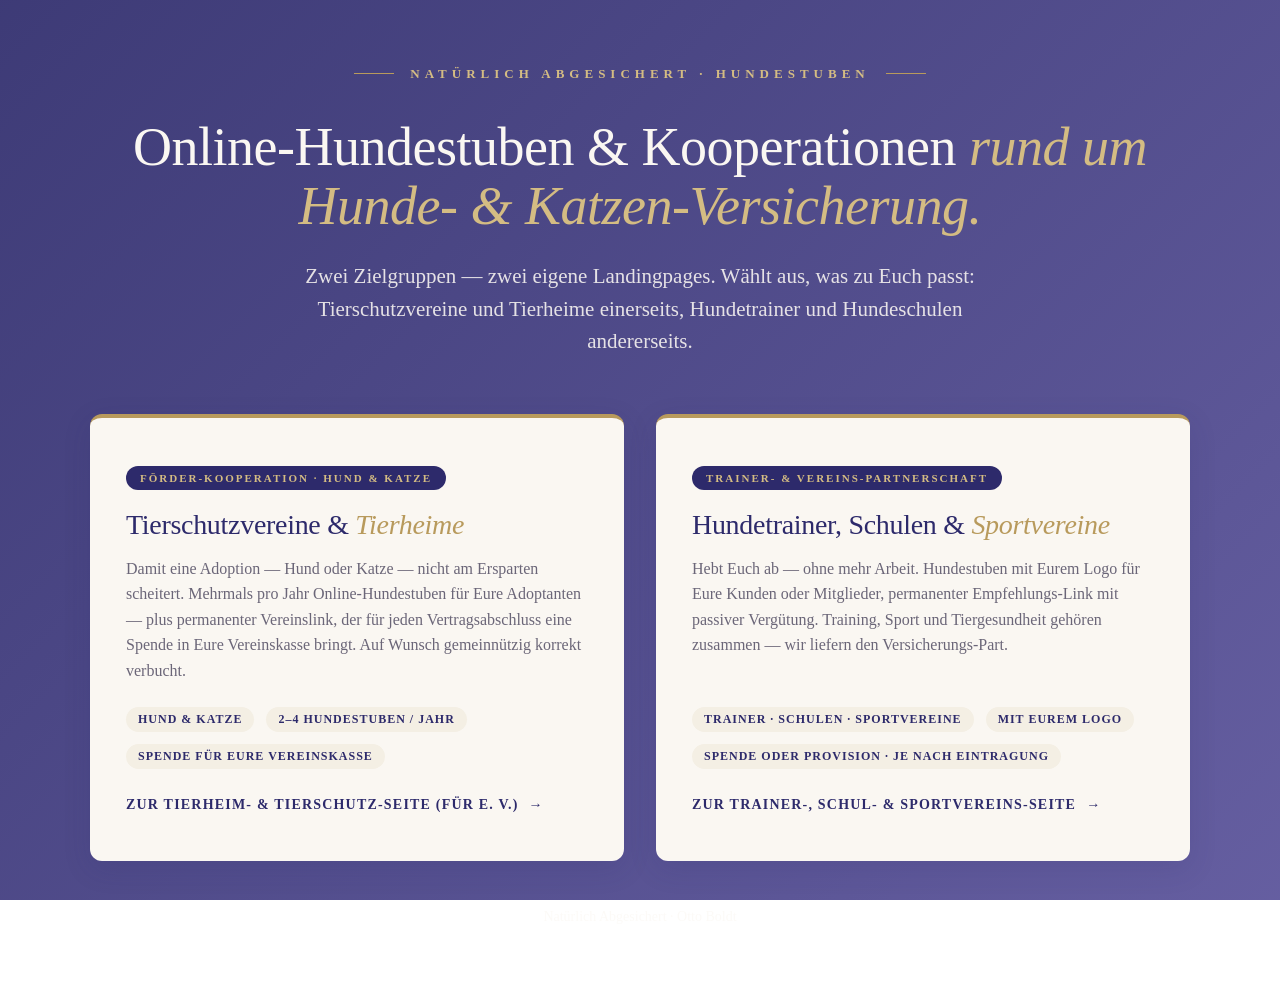
==== index.html @ a88ab2b8 "Übersicht: CTA-Texte konkretisiert — Tierheim/Tierschutz-e.V. bzw. Trainer/Schule/Sportverein" ====
<!DOCTYPE html>
<html lang="de">
<head>
<meta charset="UTF-8">
<meta name="viewport" content="width=device-width, initial-scale=1.0">
<meta name="description" content="Natürlich Abgesichert — Online-Hundestuben und Kooperationen rund um Hunde- und Katzen-Versicherung. Zwei Landingpages: für Tierschutzvereine/Tierheime (Hund &amp; Katze) und für Hundetrainer.">
<title>Natürlich Abgesichert — Hundestuben · Auswahl</title>
<style>
  :root {
    --royal-deep: #2D2A6B;
    --royal-mid: #4A4290;
    --gold: #B89A5C;
    --gold-soft: #D4BC83;
    --gold-bright: #E5CB97;
    --cream: #FAF7F2;
    --cream-warm: #F4EFE4;
    --text-dark: #1F1E2E;
    --text-muted: #6B6678;
    --line: #E2D9C8;
    --shadow-md: 0 8px 28px rgba(45, 42, 107, 0.14);
    --shadow-lg: 0 16px 48px rgba(45, 42, 107, 0.22);
  }
  * { box-sizing: border-box; margin: 0; padding: 0; }
  body {
    font-family: Georgia, 'Times New Roman', serif;
    background:
      linear-gradient(135deg, rgba(45, 42, 107, 0.92) 0%, rgba(74, 66, 144, 0.85) 100%),
      url('https://images.unsplash.com/photo-1601758228041-f3b2795255f1?w=2000&q=80&auto=format&fit=crop');
    background-size: cover;
    background-position: center;
    background-attachment: fixed;
    min-height: 100vh;
    color: var(--cream);
    display: flex;
    align-items: center;
    justify-content: center;
    padding: 60px 24px;
  }
  .wrap {
    max-width: 1100px;
    width: 100%;
    text-align: center;
  }
  .brand-line {
    display: inline-flex;
    align-items: center;
    gap: 16px;
    font-size: 13px;
    letter-spacing: 5px;
    text-transform: uppercase;
    color: var(--gold-soft);
    margin-bottom: 36px;
    font-weight: bold;
  }
  .brand-line::before, .brand-line::after {
    content: '';
    width: 40px;
    height: 1px;
    background: var(--gold);
  }
  h1 {
    font-size: clamp(32px, 5vw, 54px);
    line-height: 1.1;
    margin-bottom: 24px;
    font-weight: normal;
    letter-spacing: -0.5px;
  }
  h1 em { color: var(--gold-soft); font-style: italic; }
  .sub {
    font-size: clamp(17px, 2vw, 21px);
    line-height: 1.55;
    color: rgba(250, 247, 242, 0.88);
    max-width: 740px;
    margin: 0 auto 56px;
  }
  .options {
    display: grid;
    grid-template-columns: repeat(2, 1fr);
    gap: 32px;
    margin-bottom: 48px;
  }
  @media (max-width: 800px) {
    .options { grid-template-columns: 1fr; gap: 24px; }
  }
  .option {
    background: var(--cream);
    color: var(--text-dark);
    padding: 48px 36px;
    border-radius: 12px;
    text-align: left;
    text-decoration: none;
    box-shadow: var(--shadow-md);
    transition: all 0.35s cubic-bezier(0.4, 0, 0.2, 1);
    border-top: 4px solid var(--gold);
    position: relative;
    overflow: hidden;
    display: flex;
    flex-direction: column;
  }
  .option::after {
    content: '';
    position: absolute;
    inset: 0;
    background: linear-gradient(135deg, transparent 60%, rgba(184, 154, 92, 0.10));
    opacity: 0;
    transition: opacity 0.35s ease;
    pointer-events: none;
  }
  .option:hover {
    transform: translateY(-10px);
    box-shadow: var(--shadow-lg);
    border-top-color: var(--royal-mid);
  }
  .option:hover::after { opacity: 1; }
  .option-tag {
    display: inline-block;
    background: var(--royal-deep);
    color: var(--gold-soft);
    padding: 6px 14px;
    font-size: 11px;
    letter-spacing: 2px;
    text-transform: uppercase;
    font-weight: bold;
    border-radius: 100px;
    margin-bottom: 18px;
    align-self: flex-start;
  }
  .option h2 {
    color: var(--royal-deep);
    font-size: 28px;
    font-weight: normal;
    line-height: 1.2;
    margin-bottom: 14px;
    letter-spacing: -0.3px;
  }
  .option h2 em { color: var(--gold); font-style: italic; }
  .option p {
    color: var(--text-muted);
    font-size: 16px;
    line-height: 1.6;
    margin-bottom: 24px;
    flex-grow: 1;
  }
  .option-meta {
    display: flex;
    gap: 12px;
    flex-wrap: wrap;
    margin-bottom: 28px;
  }
  .meta-pill {
    background: var(--cream-warm);
    color: var(--royal-deep);
    padding: 5px 12px;
    border-radius: 100px;
    font-size: 12px;
    letter-spacing: 1px;
    text-transform: uppercase;
    font-weight: bold;
  }
  .option-cta {
    color: var(--royal-deep);
    font-weight: bold;
    letter-spacing: 1.2px;
    text-transform: uppercase;
    font-size: 14px;
    display: inline-flex;
    align-items: center;
    gap: 10px;
    margin-top: auto;
    transition: gap 0.3s ease;
  }
  .option:hover .option-cta { gap: 18px; color: var(--gold); }
  .option-cta span.arrow { transition: transform 0.3s ease; }
  .option:hover .option-cta span.arrow { transform: translateX(4px); }

  .links-footer {
    margin-top: 24px;
    font-size: 14px;
    color: rgba(250, 247, 242, 0.6);
  }
  .links-footer a {
    color: var(--gold-soft);
    text-decoration: none;
    border-bottom: 1px solid rgba(184, 154, 92, 0.4);
    margin: 0 12px;
    transition: color 0.2s ease;
  }
  .links-footer a:hover { color: var(--gold-bright); }
</style>
</head>
<body>

<div class="wrap">
  <div class="brand-line">Natürlich Abgesichert · Hundestuben</div>
  <h1>Online-Hundestuben &amp; Kooperationen <em>rund um Hunde- &amp; Katzen-Versicherung.</em></h1>
  <p class="sub">
    Zwei Zielgruppen — zwei eigene Landingpages. Wählt aus, was zu Euch passt:
    Tierschutzvereine und Tierheime einerseits, Hundetrainer und Hundeschulen andererseits.
  </p>

  <div class="options">

    <a href="tierschutzverein/index.html" class="option">
      <span class="option-tag">Förder-Kooperation · Hund &amp; Katze</span>
      <h2>Tierschutzvereine &amp; <em>Tierheime</em></h2>
      <p>
        Damit eine Adoption — Hund oder Katze — nicht am Ersparten
        scheitert. Mehrmals pro Jahr Online-Hundestuben für Eure
        Adoptanten — plus permanenter Vereinslink, der für jeden
        Vertragsabschluss eine Spende in Eure Vereinskasse bringt.
        Auf Wunsch gemeinnützig korrekt verbucht.
      </p>
      <div class="option-meta">
        <span class="meta-pill">Hund &amp; Katze</span>
        <span class="meta-pill">2–4 Hundestuben / Jahr</span>
        <span class="meta-pill">Spende für Eure Vereinskasse</span>
      </div>
      <span class="option-cta">
        Zur Tierheim- &amp; Tierschutz-Seite (für e. V.)
        <span class="arrow">→</span>
      </span>
    </a>

    <a href="hundetrainer/index.html" class="option">
      <span class="option-tag">Trainer- &amp; Vereins-Partnerschaft</span>
      <h2>Hundetrainer, Schulen &amp; <em>Sportvereine</em></h2>
      <p>
        Hebt Euch ab — ohne mehr Arbeit. Hundestuben mit Eurem Logo für
        Eure Kunden oder Mitglieder, permanenter Empfehlungs-Link mit
        passiver Vergütung. Training, Sport und Tiergesundheit gehören
        zusammen — wir liefern den Versicherungs-Part.
      </p>
      <div class="option-meta">
        <span class="meta-pill">Trainer · Schulen · Sportvereine</span>
        <span class="meta-pill">Mit Eurem Logo</span>
        <span class="meta-pill">Spende oder Provision · je nach Eintragung</span>
      </div>
      <span class="option-cta">
        Zur Trainer-, Schul- &amp; Sportvereins-Seite
        <span class="arrow">→</span>
      </span>
    </a>

  </div>

  <div class="links-footer">
    Natürlich Abgesichert · Otto Boldt
  </div>
</div>

</body>
</html>
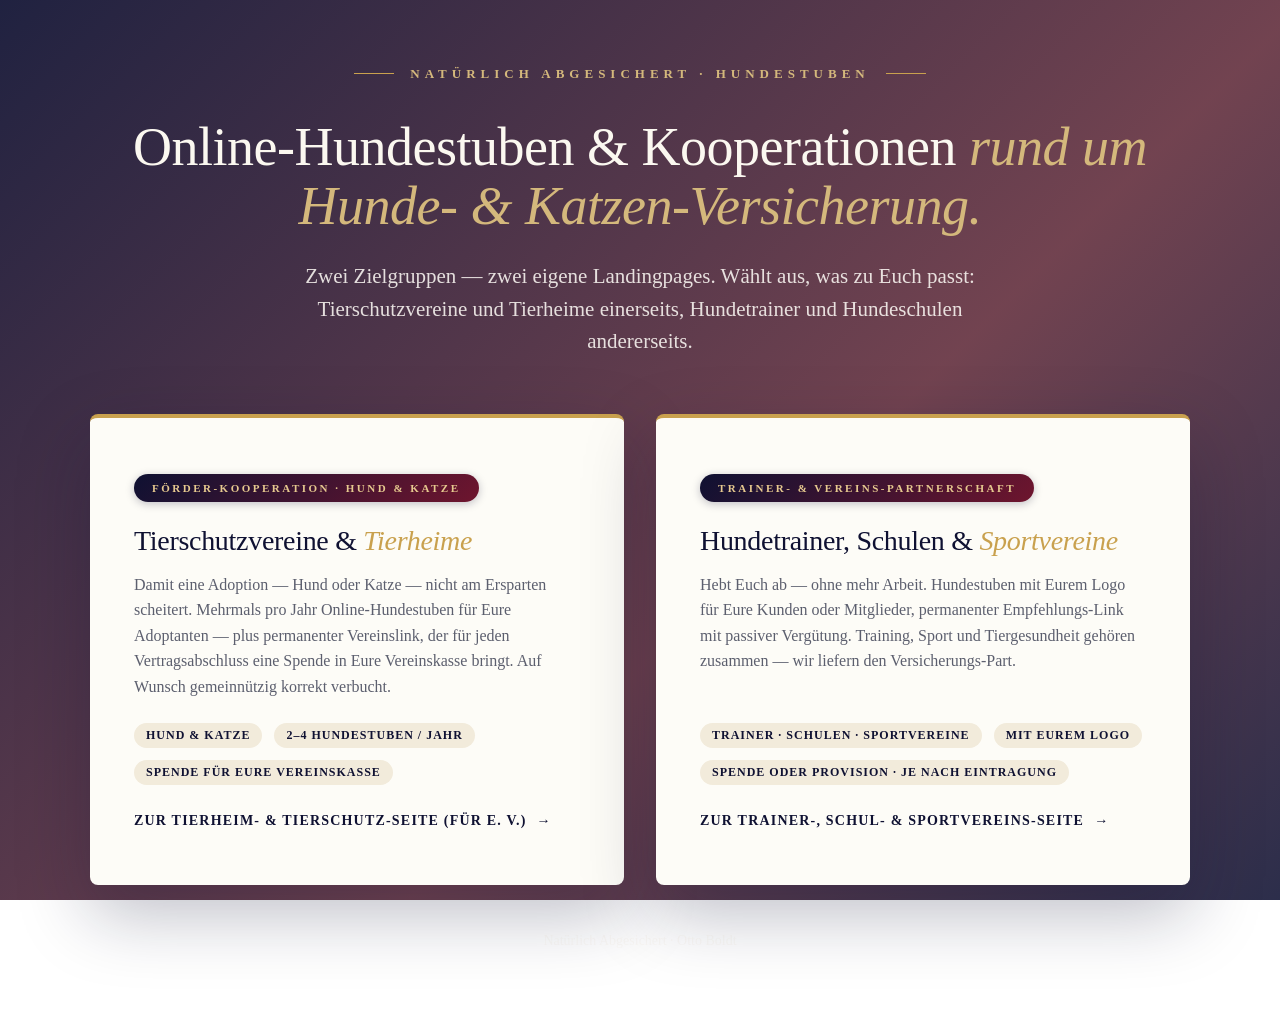
==== commit ad81dbab: "Redesign: tiefes Royal + Weinrot + elegantes Gold - Farbpalette neu: Royal #0F1132, Wein #4A0E1F, Go" ====
--- a/index.html
+++ b/index.html
@@ -7,25 +7,31 @@
 <title>Natürlich Abgesichert — Hundestuben · Auswahl</title>
 <style>
   :root {
-    --royal-deep: #2D2A6B;
-    --royal-mid: #4A4290;
-    --gold: #B89A5C;
-    --gold-soft: #D4BC83;
-    --gold-bright: #E5CB97;
-    --cream: #FAF7F2;
-    --cream-warm: #F4EFE4;
-    --text-dark: #1F1E2E;
-    --text-muted: #6B6678;
-    --line: #E2D9C8;
-    --shadow-md: 0 8px 28px rgba(45, 42, 107, 0.14);
-    --shadow-lg: 0 16px 48px rgba(45, 42, 107, 0.22);
+    --royal-deep: #0F1132;
+    --royal-mid:  #1E2153;
+    --wine-deep:  #4A0E1F;
+    --wine-mid:   #6E152E;
+    --wine-bright:#8B2540;
+    --gold:       #C9A14E;
+    --gold-soft:  #D4B87C;
+    --gold-bright:#E6C98F;
+    --gold-deep:  #A8862F;
+    --cream:      #FBF8F0;
+    --cream-warm: #F2EBDB;
+    --ivory:      #FDFCF7;
+    --text-dark:  #14172A;
+    --text-muted: #5C5F6E;
+    --line:       #E5DCC7;
+    --shadow-md: 0 14px 36px rgba(15, 17, 50, 0.18);
+    --shadow-lg: 0 28px 72px rgba(15, 17, 50, 0.28);
+    --shadow-xl: 0 40px 100px rgba(15, 17, 50, 0.36);
   }
   * { box-sizing: border-box; margin: 0; padding: 0; }
   body {
     font-family: Georgia, 'Times New Roman', serif;
     background:
-      linear-gradient(135deg, rgba(45, 42, 107, 0.92) 0%, rgba(74, 66, 144, 0.85) 100%),
-      url('https://images.unsplash.com/photo-1601758228041-f3b2795255f1?w=2000&q=80&auto=format&fit=crop');
+      linear-gradient(135deg, rgba(15, 17, 50, 0.93) 0%, rgba(74, 14, 31, 0.78) 60%, rgba(15, 17, 50, 0.88) 100%),
+      url('https://images.unsplash.com/photo-1543466835-00a7907e9de1?w=2000&q=80&auto=format&fit=crop');
     background-size: cover;
     background-position: center;
     background-attachment: fixed;
@@ -83,14 +89,14 @@
     .options { grid-template-columns: 1fr; gap: 24px; }
   }
   .option {
-    background: var(--cream);
+    background: var(--ivory);
     color: var(--text-dark);
-    padding: 48px 36px;
-    border-radius: 12px;
+    padding: 56px 44px;
+    border-radius: 8px;
     text-align: left;
     text-decoration: none;
-    box-shadow: var(--shadow-md);
-    transition: all 0.35s cubic-bezier(0.4, 0, 0.2, 1);
+    box-shadow: var(--shadow-lg);
+    transition: all 0.5s cubic-bezier(0.16, 1, 0.3, 1);
     border-top: 4px solid var(--gold);
     position: relative;
     overflow: hidden;
@@ -101,29 +107,30 @@
     content: '';
     position: absolute;
     inset: 0;
-    background: linear-gradient(135deg, transparent 60%, rgba(184, 154, 92, 0.10));
+    background: linear-gradient(135deg, transparent 55%, rgba(110, 21, 46, 0.06) 100%);
     opacity: 0;
-    transition: opacity 0.35s ease;
+    transition: opacity 0.5s ease;
     pointer-events: none;
   }
   .option:hover {
-    transform: translateY(-10px);
-    box-shadow: var(--shadow-lg);
-    border-top-color: var(--royal-mid);
+    transform: translateY(-12px);
+    box-shadow: var(--shadow-xl);
+    border-top-color: var(--wine-bright);
   }
   .option:hover::after { opacity: 1; }
   .option-tag {
     display: inline-block;
-    background: var(--royal-deep);
-    color: var(--gold-soft);
-    padding: 6px 14px;
+    background: linear-gradient(135deg, var(--royal-deep) 0%, var(--wine-mid) 100%);
+    color: var(--gold-bright);
+    padding: 8px 18px;
     font-size: 11px;
-    letter-spacing: 2px;
+    letter-spacing: 2.5px;
     text-transform: uppercase;
     font-weight: bold;
     border-radius: 100px;
-    margin-bottom: 18px;
+    margin-bottom: 22px;
     align-self: flex-start;
+    box-shadow: 0 2px 8px rgba(15, 17, 50, 0.25);
   }
   .option h2 {
     color: var(--royal-deep);
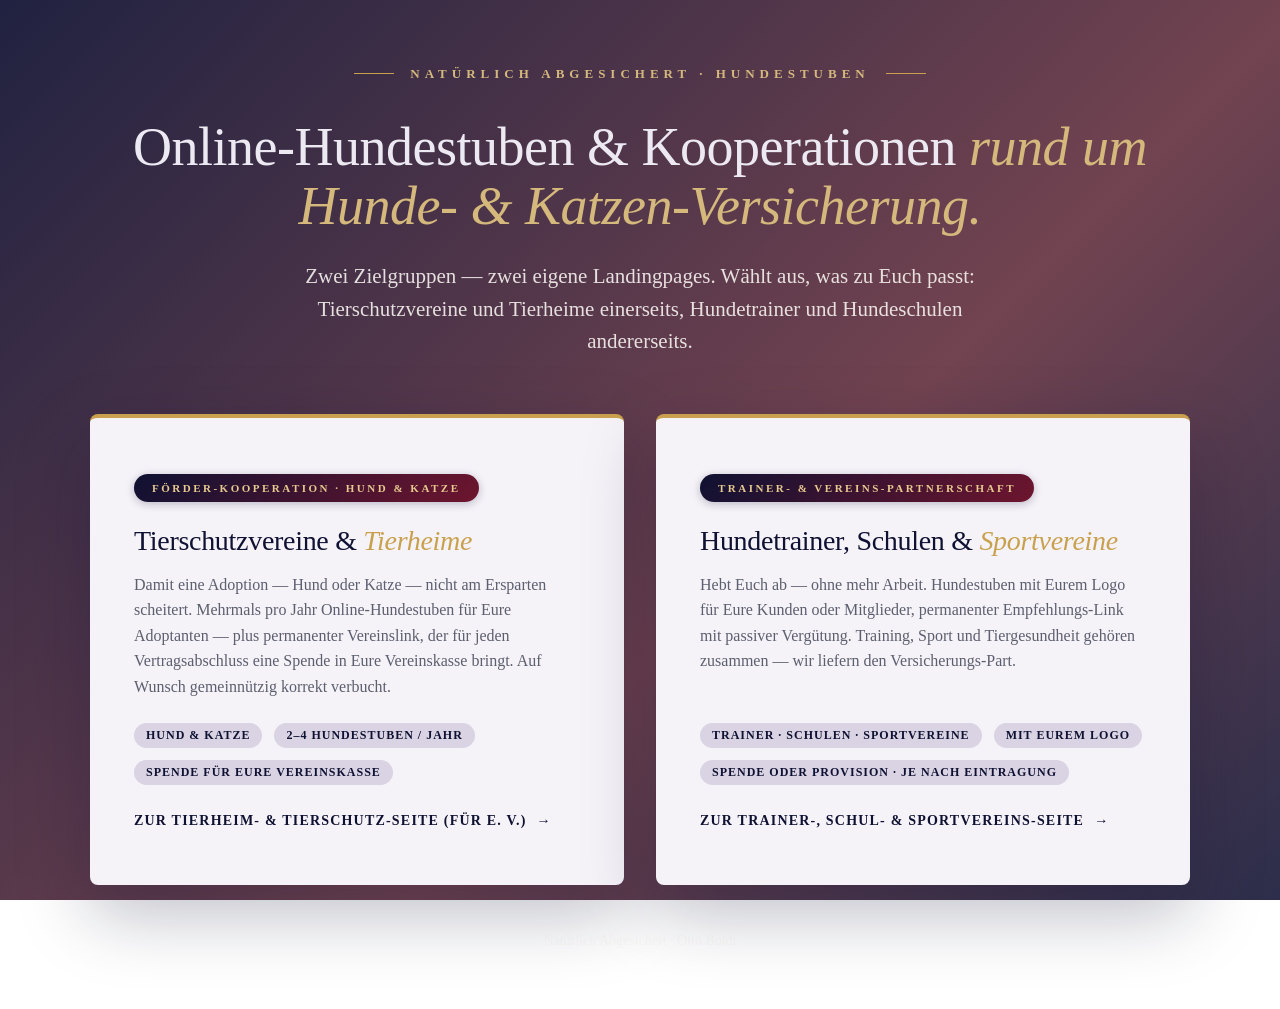
==== commit c557e7d2: "design: mehr Royal+Wein statt Beige - cream/cream-warm/ivory von warm-beige zu kuehl-lavendel-royal-" ====
--- a/index.html
+++ b/index.html
@@ -16,12 +16,12 @@
     --gold-soft:  #D4B87C;
     --gold-bright:#E6C98F;
     --gold-deep:  #A8862F;
-    --cream:      #FBF8F0;
-    --cream-warm: #F2EBDB;
-    --ivory:      #FDFCF7;
+    --cream:      #ECE9F2;
+    --cream-warm: #D9D3E3;
+    --ivory:      #F5F2F8;
     --text-dark:  #14172A;
     --text-muted: #5C5F6E;
-    --line:       #E5DCC7;
+    --line:       #CFC7D8;
     --shadow-md: 0 14px 36px rgba(15, 17, 50, 0.18);
     --shadow-lg: 0 28px 72px rgba(15, 17, 50, 0.28);
     --shadow-xl: 0 40px 100px rgba(15, 17, 50, 0.36);
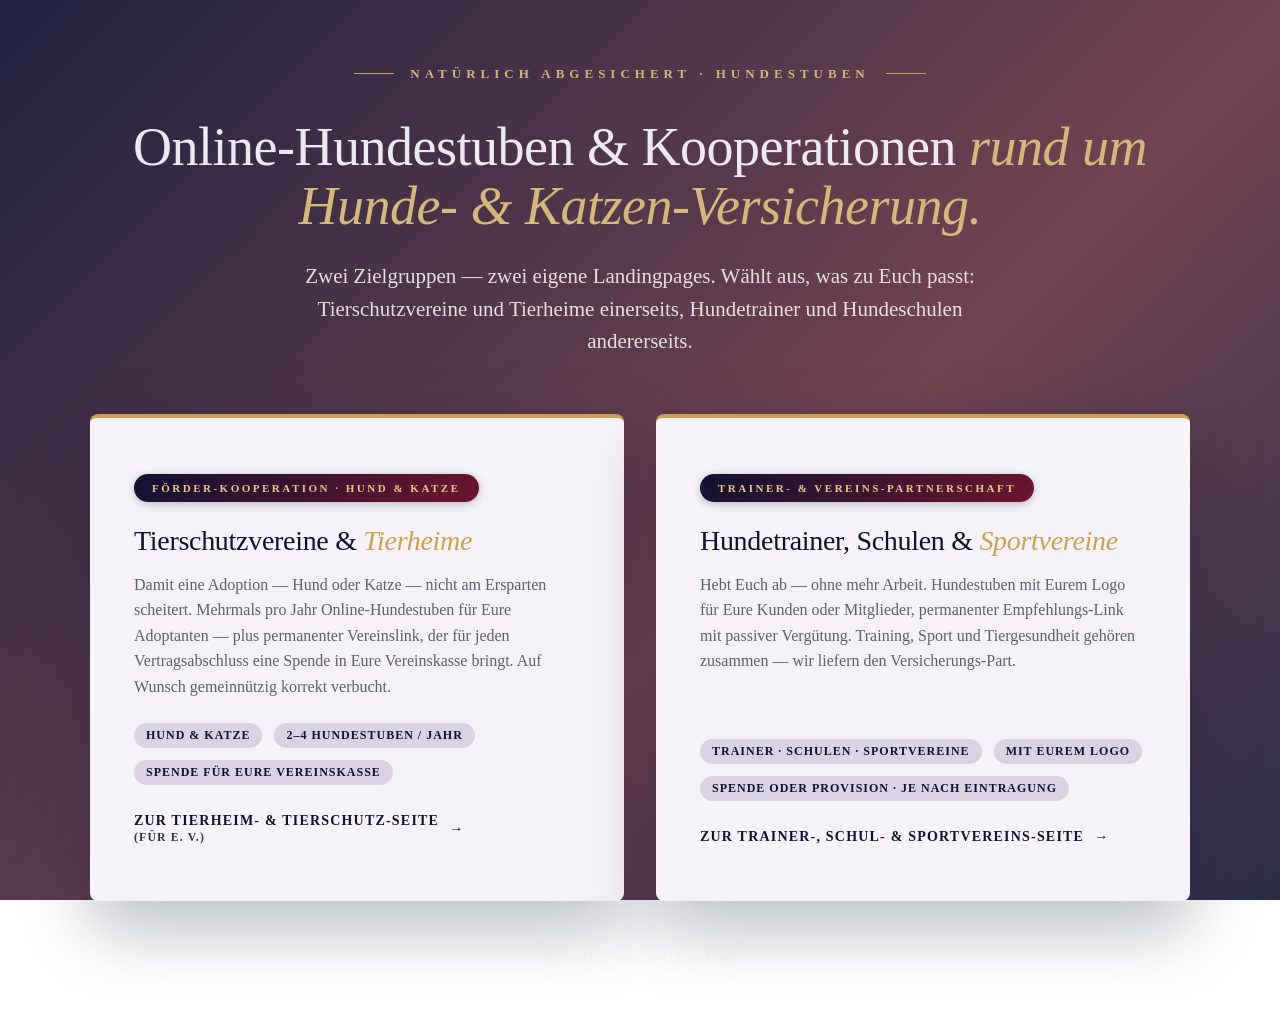
==== commit 0d5b9e51: "fix: CTA-Link "fuer e.V." sauber in 2. Zeile statt mittendrin gebrochen Vorher: "Zur Tierheim- & Tie" ====
--- a/index.html
+++ b/index.html
@@ -223,7 +223,7 @@
         <span class="meta-pill">Spende für Eure Vereinskasse</span>
       </div>
       <span class="option-cta">
-        Zur Tierheim- &amp; Tierschutz-Seite (für e. V.)
+        <span>Zur Tierheim- &amp; Tierschutz-Seite<br><small style="opacity: 0.85;">(für e.&nbsp;V.)</small></span>
         <span class="arrow">→</span>
       </span>
     </a>
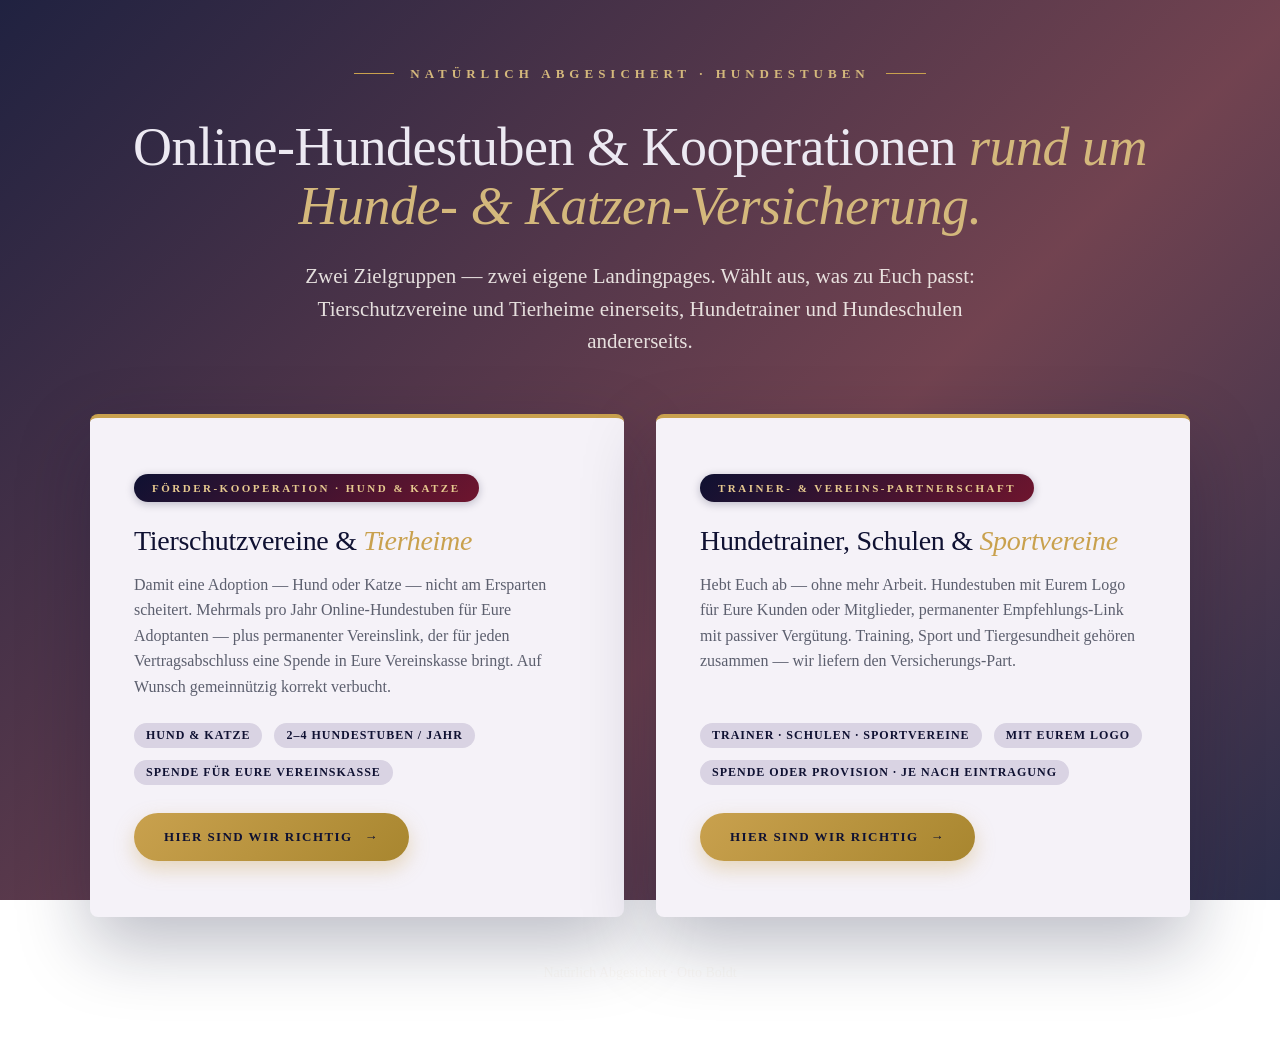
==== commit 0641089f: "design: Uebersichts-CTA als Gold-Button "Hier sind wir richtig" Vorher: Text-Link "Zur Tierheim- & T" ====
--- a/index.html
+++ b/index.html
@@ -165,19 +165,29 @@
     font-weight: bold;
   }
   .option-cta {
-    color: var(--royal-deep);
-    font-weight: bold;
-    letter-spacing: 1.2px;
-    text-transform: uppercase;
-    font-size: 14px;
     display: inline-flex;
     align-items: center;
-    gap: 10px;
+    gap: 12px;
+    padding: 16px 30px;
+    background: linear-gradient(135deg, var(--gold) 0%, var(--gold-deep) 100%);
+    color: var(--royal-deep);
+    font-family: Georgia, serif;
+    font-weight: bold;
+    letter-spacing: 1.4px;
+    text-transform: uppercase;
+    font-size: 13px;
+    border-radius: 100px;
+    box-shadow: 0 8px 20px rgba(201, 161, 78, 0.35);
     margin-top: auto;
-    transition: gap 0.3s ease;
-  }
-  .option:hover .option-cta { gap: 18px; color: var(--gold); }
-  .option-cta span.arrow { transition: transform 0.3s ease; }
+    align-self: flex-start;
+    transition: all 0.4s cubic-bezier(0.16, 1, 0.3, 1);
+  }
+  .option:hover .option-cta {
+    background: linear-gradient(135deg, var(--gold-bright) 0%, var(--gold) 100%);
+    transform: translateY(-3px);
+    box-shadow: 0 16px 32px rgba(201, 161, 78, 0.55), 0 0 0 1px var(--gold);
+  }
+  .option-cta span.arrow { transition: transform 0.3s ease; display: inline-block; }
   .option:hover .option-cta span.arrow { transform: translateX(4px); }
 
   .links-footer {
@@ -223,7 +233,7 @@
         <span class="meta-pill">Spende für Eure Vereinskasse</span>
       </div>
       <span class="option-cta">
-        <span>Zur Tierheim- &amp; Tierschutz-Seite<br><small style="opacity: 0.85;">(für e.&nbsp;V.)</small></span>
+        <span>Hier sind wir richtig</span>
         <span class="arrow">→</span>
       </span>
     </a>
@@ -243,7 +253,7 @@
         <span class="meta-pill">Spende oder Provision · je nach Eintragung</span>
       </div>
       <span class="option-cta">
-        Zur Trainer-, Schul- &amp; Sportvereins-Seite
+        <span>Hier sind wir richtig</span>
         <span class="arrow">→</span>
       </span>
     </a>
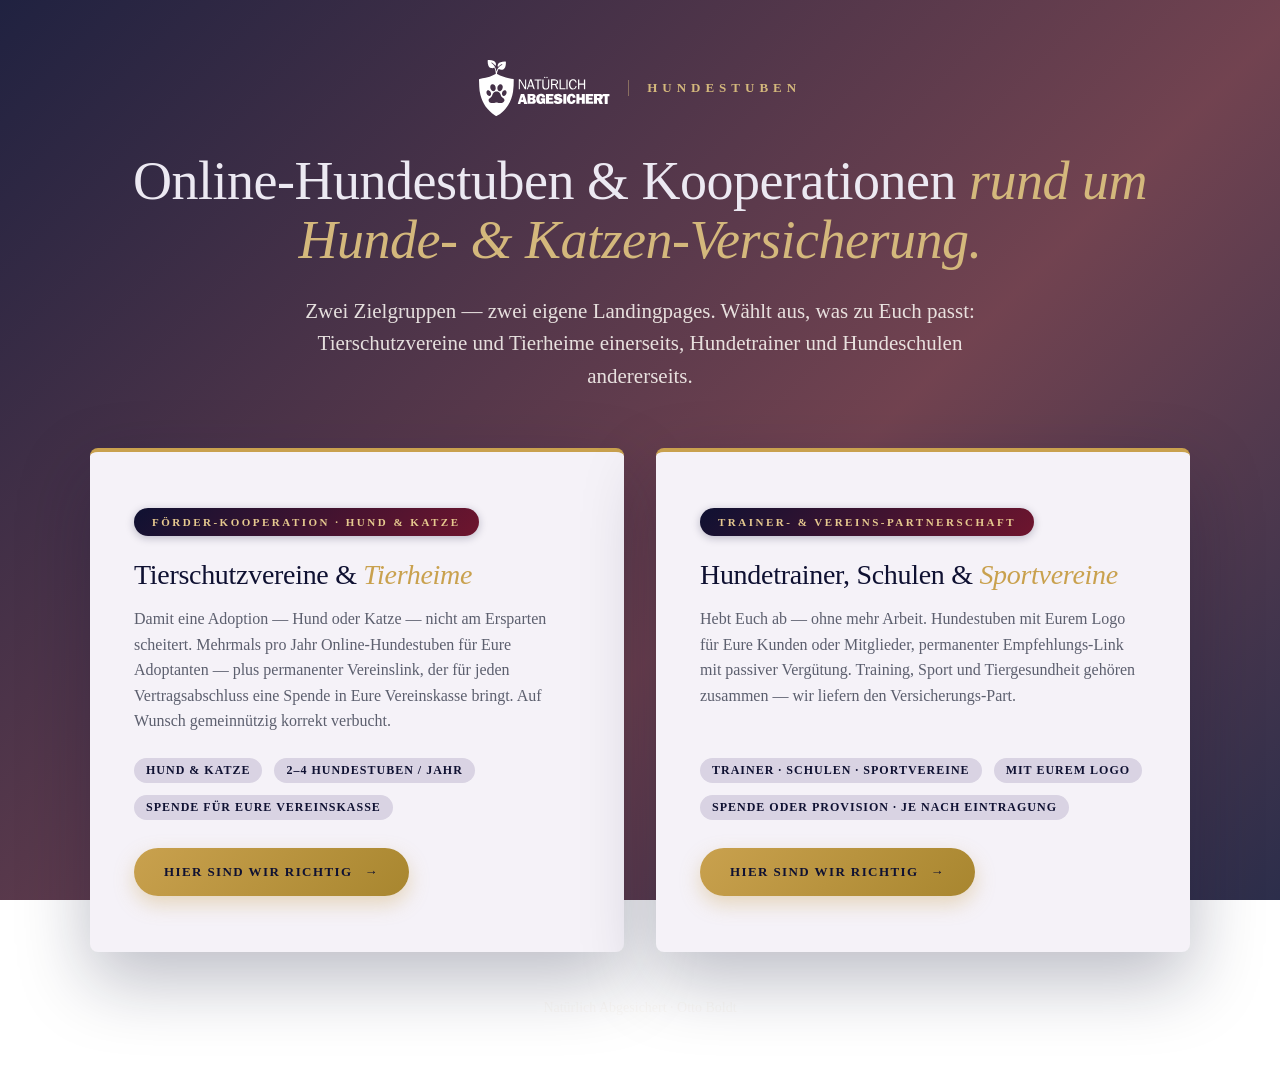
==== commit 50dd2bb4: "feat: Natuerlich-Abgesichert-Logo eingebaut (Hero + Footer + Favicon) Logo von natuerlichabgesichert" ====
--- a/index.html
+++ b/index.html
@@ -5,6 +5,7 @@
 <meta name="viewport" content="width=device-width, initial-scale=1.0">
 <meta name="description" content="Natürlich Abgesichert — Online-Hundestuben und Kooperationen rund um Hunde- und Katzen-Versicherung. Zwei Landingpages: für Tierschutzvereine/Tierheime (Hund &amp; Katze) und für Hundetrainer.">
 <title>Natürlich Abgesichert — Hundestuben · Auswahl</title>
+<link rel="icon" type="image/svg+xml" href="assets/logo.svg">
 <style>
   :root {
     --royal-deep: #0F1132;
@@ -50,7 +51,7 @@
   .brand-line {
     display: inline-flex;
     align-items: center;
-    gap: 16px;
+    gap: 18px;
     font-size: 13px;
     letter-spacing: 5px;
     text-transform: uppercase;
@@ -58,11 +59,19 @@
     margin-bottom: 36px;
     font-weight: bold;
   }
-  .brand-line::before, .brand-line::after {
-    content: '';
-    width: 40px;
-    height: 1px;
-    background: var(--gold);
+  .brand-logo {
+    height: 56px;
+    width: auto;
+    display: block;
+  }
+  .brand-tagline {
+    border-left: 1px solid rgba(212, 184, 124, 0.45);
+    padding-left: 18px;
+  }
+  @media (max-width: 600px) {
+    .brand-line { flex-direction: column; align-items: flex-start; gap: 12px; }
+    .brand-tagline { border-left: none; padding-left: 0; }
+    .brand-logo { height: 48px; }
   }
   h1 {
     font-size: clamp(32px, 5vw, 54px);
@@ -208,7 +217,10 @@
 <body>
 
 <div class="wrap">
-  <div class="brand-line">Natürlich Abgesichert · Hundestuben</div>
+  <div class="brand-line">
+    <img src="assets/logo.svg" alt="Natürlich Abgesichert" class="brand-logo">
+    <span class="brand-tagline">Hundestuben</span>
+  </div>
   <h1>Online-Hundestuben &amp; Kooperationen <em>rund um Hunde- &amp; Katzen-Versicherung.</em></h1>
   <p class="sub">
     Zwei Zielgruppen — zwei eigene Landingpages. Wählt aus, was zu Euch passt:
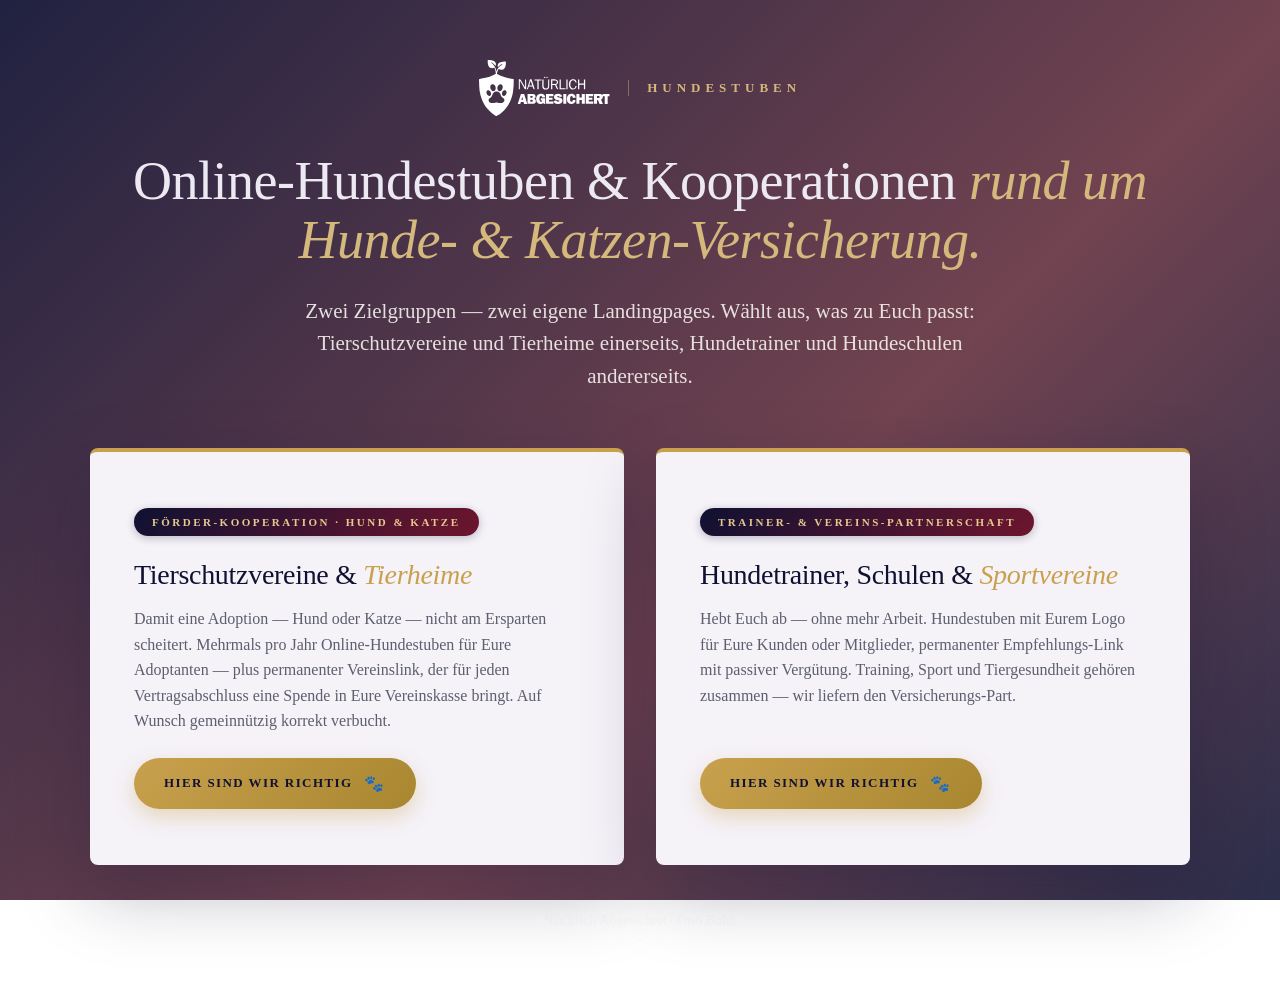
==== commit a04bc9f2: "design: Uebersichts-Karten - Meta-Pills weg, Pfoetchen statt Pfeil Kim Feedback: die 3 Meta-Pills (H" ====
--- a/index.html
+++ b/index.html
@@ -196,8 +196,12 @@
     transform: translateY(-3px);
     box-shadow: 0 16px 32px rgba(201, 161, 78, 0.55), 0 0 0 1px var(--gold);
   }
-  .option-cta span.arrow { transition: transform 0.3s ease; display: inline-block; }
-  .option:hover .option-cta span.arrow { transform: translateX(4px); }
+  .option-cta .paw {
+    display: inline-block;
+    font-size: 16px;
+    transition: transform 0.4s cubic-bezier(0.34, 1.56, 0.64, 1);
+  }
+  .option:hover .option-cta .paw { transform: rotate(-18deg) scale(1.2) translateX(2px); }
 
   .links-footer {
     margin-top: 24px;
@@ -239,14 +243,9 @@
         Vertragsabschluss eine Spende in Eure Vereinskasse bringt.
         Auf Wunsch gemeinnützig korrekt verbucht.
       </p>
-      <div class="option-meta">
-        <span class="meta-pill">Hund &amp; Katze</span>
-        <span class="meta-pill">2–4 Hundestuben / Jahr</span>
-        <span class="meta-pill">Spende für Eure Vereinskasse</span>
-      </div>
       <span class="option-cta">
         <span>Hier sind wir richtig</span>
-        <span class="arrow">→</span>
+        <span class="paw" aria-hidden="true">🐾</span>
       </span>
     </a>
 
@@ -259,14 +258,9 @@
         passiver Vergütung. Training, Sport und Tiergesundheit gehören
         zusammen — wir liefern den Versicherungs-Part.
       </p>
-      <div class="option-meta">
-        <span class="meta-pill">Trainer · Schulen · Sportvereine</span>
-        <span class="meta-pill">Mit Eurem Logo</span>
-        <span class="meta-pill">Spende oder Provision · je nach Eintragung</span>
-      </div>
       <span class="option-cta">
         <span>Hier sind wir richtig</span>
-        <span class="arrow">→</span>
+        <span class="paw" aria-hidden="true">🐾</span>
       </span>
     </a>
 
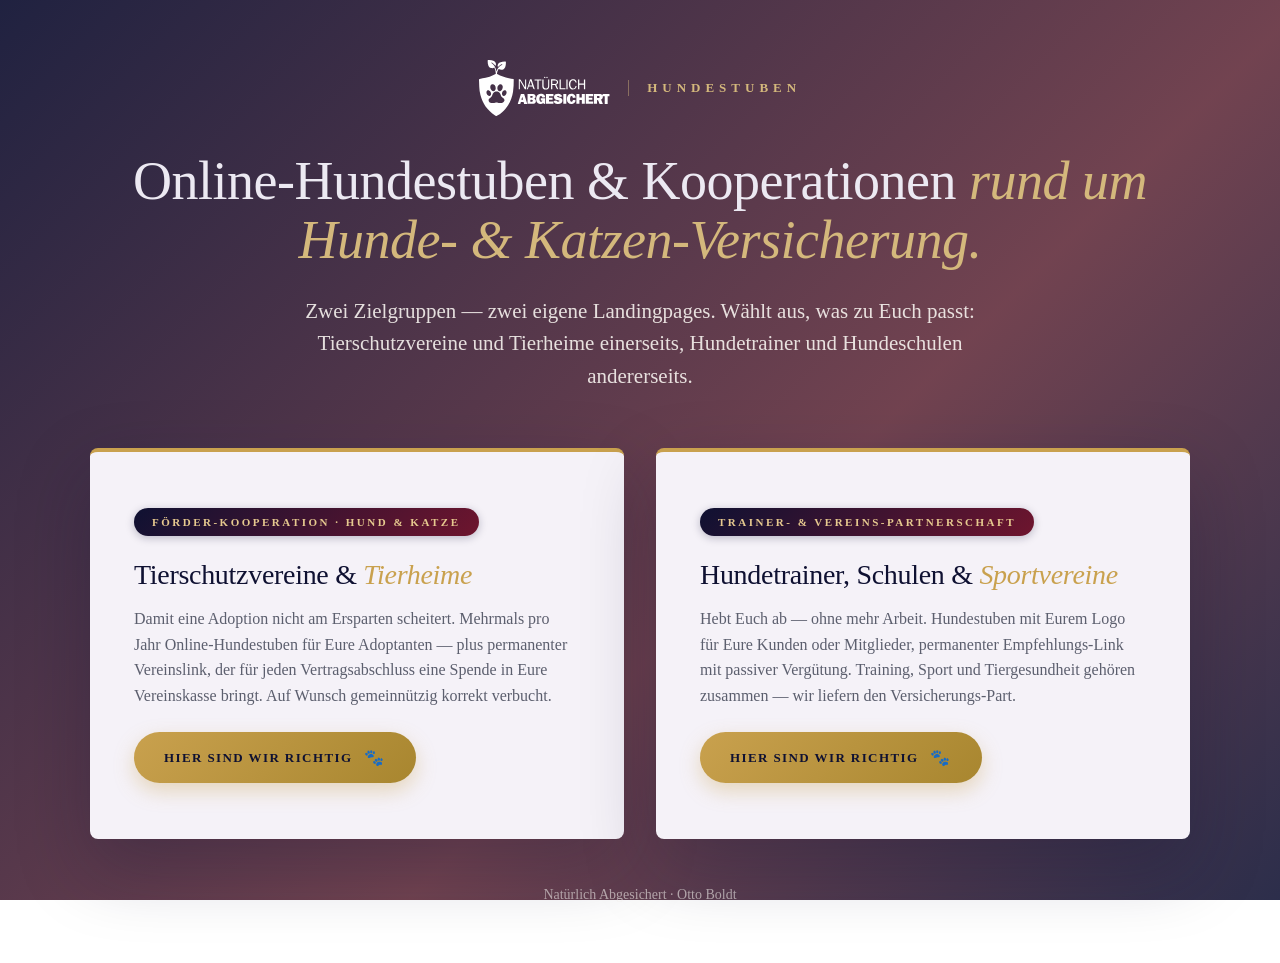
==== commit a4d643f5: "content: "— Hund oder Katze —" aus Headline raus (sah zerstueckelt aus) Vorher: "Damit eine Adoption" ====
--- a/index.html
+++ b/index.html
@@ -237,8 +237,8 @@
       <span class="option-tag">Förder-Kooperation · Hund &amp; Katze</span>
       <h2>Tierschutzvereine &amp; <em>Tierheime</em></h2>
       <p>
-        Damit eine Adoption — Hund oder Katze — nicht am Ersparten
-        scheitert. Mehrmals pro Jahr Online-Hundestuben für Eure
+        Damit eine Adoption nicht am Ersparten scheitert.
+        Mehrmals pro Jahr Online-Hundestuben für Eure
         Adoptanten — plus permanenter Vereinslink, der für jeden
         Vertragsabschluss eine Spende in Eure Vereinskasse bringt.
         Auf Wunsch gemeinnützig korrekt verbucht.
